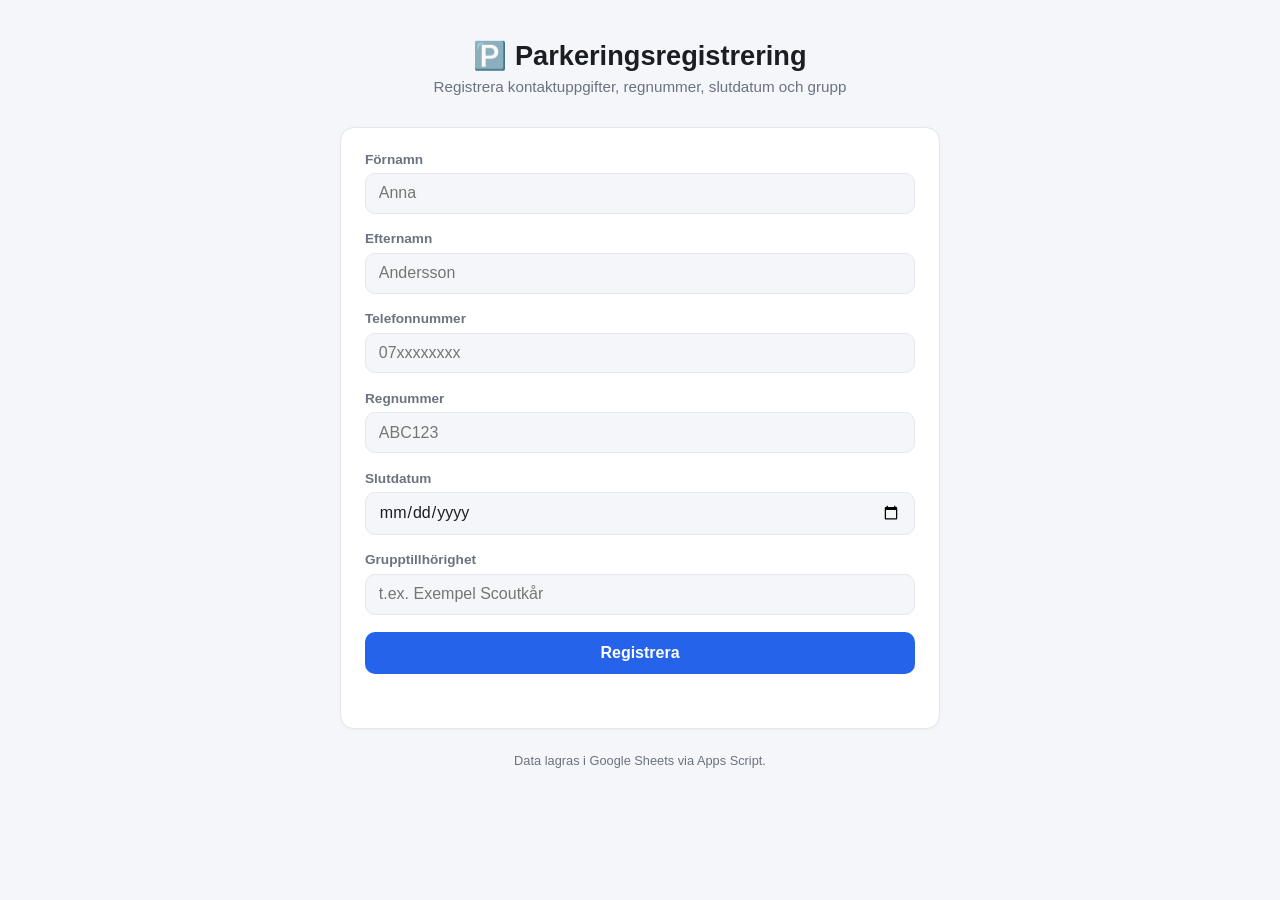
==== index.html @ 7f72987f "Added all files, still needs link for app script" ====
<!DOCTYPE html>
<html lang="sv">
<head>
<meta charset="UTF-8">
<meta name="viewport" content="width=device-width, initial-scale=1.0">
<title>Parkeringsregistrering</title>
<link rel="stylesheet" href="style.css">
</head>
<body>
  <div class="wrap">
    <header>
      <h1>🅿️ Parkeringsregistrering</h1>
      <p class="sub">Registrera kontaktuppgifter, regnummer, slutdatum och grupp</p>
    </header>

    <form id="parkForm" class="card">
      <!-- honeypot, ska vara tom -->
      <input type="text" id="website" name="website" tabindex="-1" autocomplete="off" class="hp">
      <div class="field">
        <label for="fornamn">Förnamn</label>
        <input id="fornamn" name="fornamn" type="text" placeholder="Anna" required autocomplete="given-name" maxlength="50">
      </div>
      <div class="field">
        <label for="efternamn">Efternamn</label>
        <input id="efternamn" name="efternamn" type="text" placeholder="Andersson" required autocomplete="family-name" maxlength="50">
      </div>
      <div class="field">
        <label for="telefon">Telefonnummer</label>
        <input id="telefon" name="telefon" type="tel" placeholder="07xxxxxxxx" required autocomplete="tel" maxlength="20">
      </div>
      <div class="field">
        <label for="regnr">Regnummer</label>
        <input id="regnr" name="regnr" type="text" placeholder="ABC123" required autocomplete="off" maxlength="10">
      </div>
      <div class="field">
        <label for="slutdatum">Slutdatum</label>
        <input id="slutdatum" name="slutdatum" type="date" required>
      </div>
      <div class="field">
        <label for="grupp">Grupptillhörighet</label>
        <input id="grupp" name="grupp" type="text" placeholder="t.ex. Exempel Scoutkår" required autocomplete="off" maxlength="50">
      </div>
      <button type="submit" id="submitBtn">Registrera</button>
      <p id="formMsg" class="msg" role="status"></p>
    </form>

    <footer>
      <p>Data lagras i Google Sheets via Apps Script.</p>
    </footer>
  </div>

  <script src="config.js"></script>
  <script src="app.js"></script>
</body>
</html>
---- style.css ----
:root {
  --bg: #f4f6f9;
  --card: #ffffff;
  --text: #1a1d23;
  --muted: #6b7280;
  --border: #e4e7ec;
  --accent: #2563eb;
  --accent-dark: #1d4ed8;
  --danger: #dc2626;
  --success: #16a34a;
  --radius: 14px;
}

@media (prefers-color-scheme: dark) {
  :root {
    --bg: #0f1115;
    --card: #1a1d24;
    --text: #e7e9ee;
    --muted: #9aa1ac;
    --border: #2a2e37;
    --accent: #3b82f6;
    --accent-dark: #60a5fa;
  }
}

* { box-sizing: border-box; }

.hp {
  position: absolute;
  left: -9999px;
  width: 1px;
  height: 1px;
  opacity: 0;
}

body {
  margin: 0;
  min-height: 100vh;
  font-family: -apple-system, BlinkMacSystemFont, "Segoe UI", Roboto, sans-serif;
  background: var(--bg);
  color: var(--text);
}

.wrap {
  max-width: 640px;
  margin: 0 auto;
  padding: 2.5rem 1.25rem 3rem;
}

header { text-align: center; margin-bottom: 2rem; }
header h1 { font-size: 1.7rem; margin: 0 0 .35rem; }
header .sub { color: var(--muted); margin: 0; font-size: .95rem; }

.card {
  background: var(--card);
  border: 1px solid var(--border);
  border-radius: var(--radius);
  padding: 1.5rem;
  margin-bottom: 1.5rem;
  box-shadow: 0 1px 3px rgba(0,0,0,.04);
}

.field { margin-bottom: 1.1rem; display: flex; flex-direction: column; gap: .4rem; }
label { font-size: .85rem; font-weight: 600; color: var(--muted); }

input, select {
  padding: .65rem .8rem;
  border-radius: 10px;
  border: 1px solid var(--border);
  background: var(--bg);
  color: var(--text);
  font-size: 1rem;
  font-family: inherit;
}
input:focus, select:focus {
  outline: none;
  border-color: var(--accent);
  box-shadow: 0 0 0 3px rgba(37,99,235,.15);
}

button {
  width: 100%;
  padding: .75rem;
  border: none;
  border-radius: 10px;
  background: var(--accent);
  color: #fff;
  font-size: 1rem;
  font-weight: 600;
  cursor: pointer;
  transition: background .15s ease, opacity .15s ease;
}
button:hover { background: var(--accent-dark); }
button:disabled { opacity: .6; cursor: not-allowed; }

.msg { font-size: .88rem; margin: .8rem 0 0; min-height: 1.2em; }
.msg.ok { color: var(--success); }
.msg.err { color: var(--danger); }

footer { text-align: center; color: var(--muted); font-size: .8rem; margin-top: 1rem; }
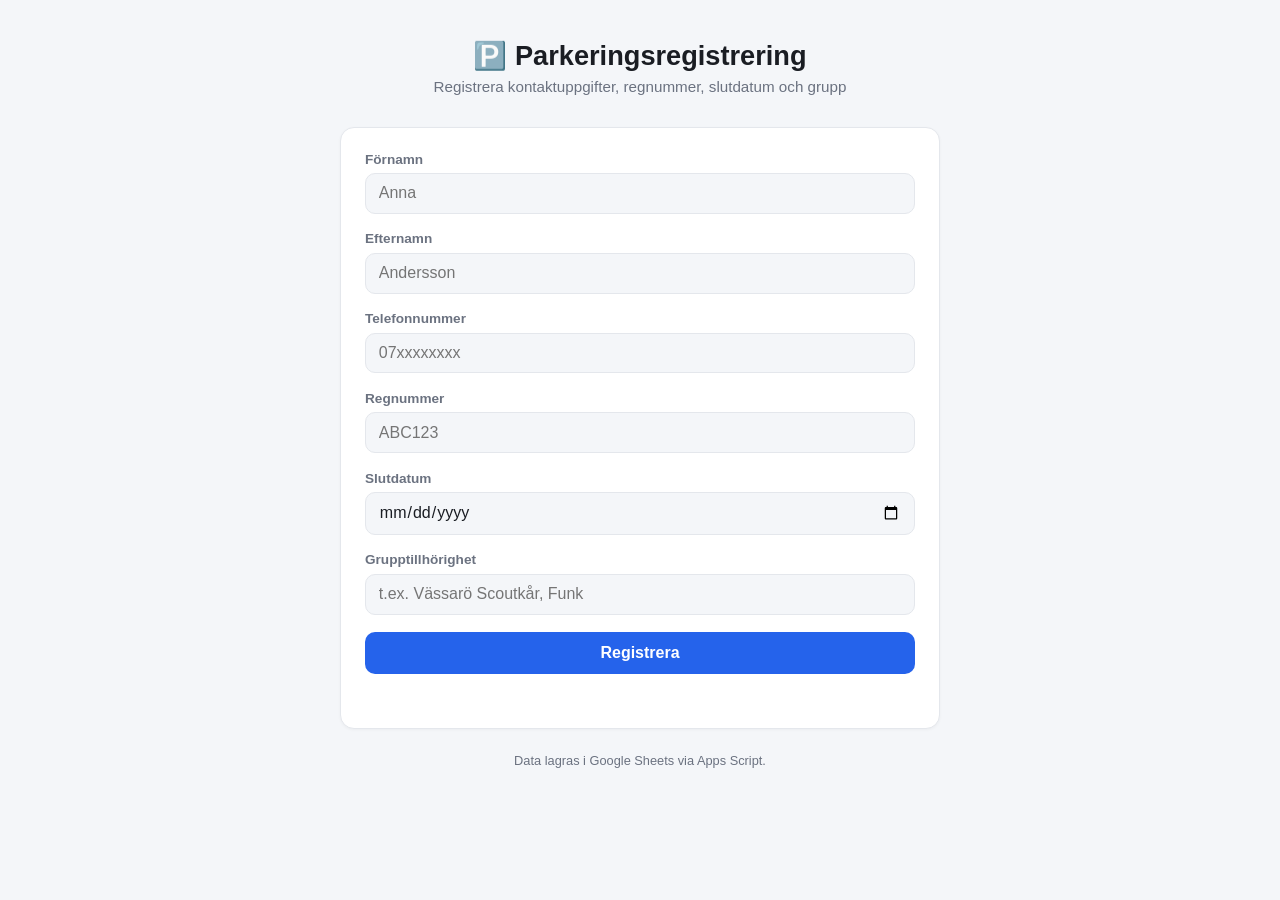
==== commit e0e6d8b5: "Small text updates" ====
--- a/index.html
+++ b/index.html
@@ -38,7 +38,7 @@
       </div>
       <div class="field">
         <label for="grupp">Grupptillhörighet</label>
-        <input id="grupp" name="grupp" type="text" placeholder="t.ex. Exempel Scoutkår" required autocomplete="off" maxlength="50">
+        <input id="grupp" name="grupp" type="text" placeholder="t.ex. Vässarö Scoutkår, Funk" required autocomplete="off" maxlength="50">
       </div>
       <button type="submit" id="submitBtn">Registrera</button>
       <p id="formMsg" class="msg" role="status"></p>
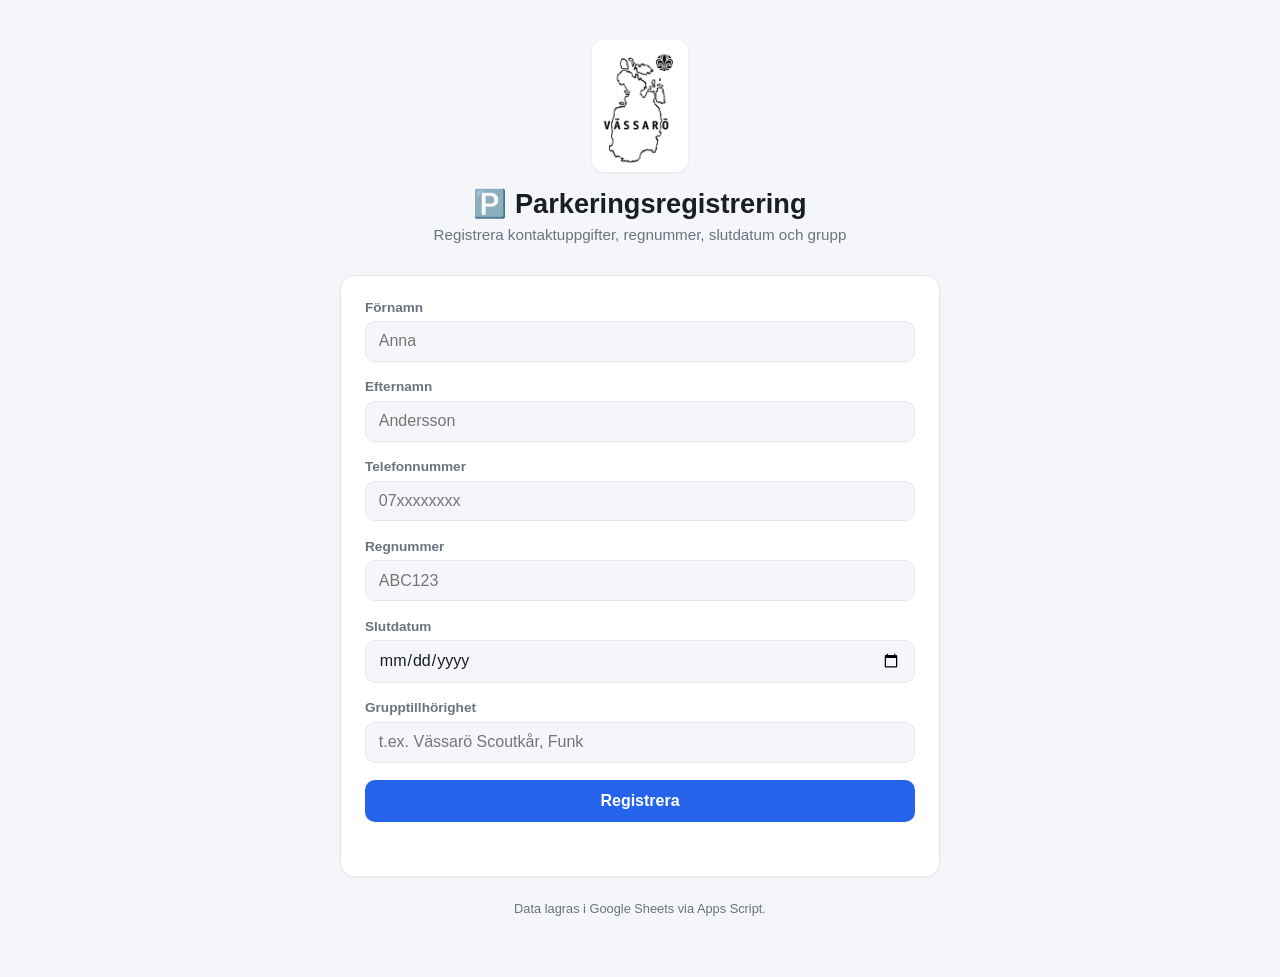
==== commit f8512524: "Added logo" ====
--- a/index.html
+++ b/index.html
@@ -9,6 +9,7 @@
 <body>
   <div class="wrap">
     <header>
+      <img src="img/vassaro_logga.jpg" alt="Vässarö logga" class="logo">
       <h1>🅿️ Parkeringsregistrering</h1>
       <p class="sub">Registrera kontaktuppgifter, regnummer, slutdatum och grupp</p>
     </header>
--- a/style.css
+++ b/style.css
@@ -48,6 +48,16 @@
 }
 
 header { text-align: center; margin-bottom: 2rem; }
+header .logo {
+  display: block;
+  width: 96px;
+  height: auto;
+  margin: 0 auto 1rem;
+  border-radius: 12px;
+  background: #fff;
+  padding: 6px;
+  box-shadow: 0 1px 3px rgba(0,0,0,.08);
+}
 header h1 { font-size: 1.7rem; margin: 0 0 .35rem; }
 header .sub { color: var(--muted); margin: 0; font-size: .95rem; }
 
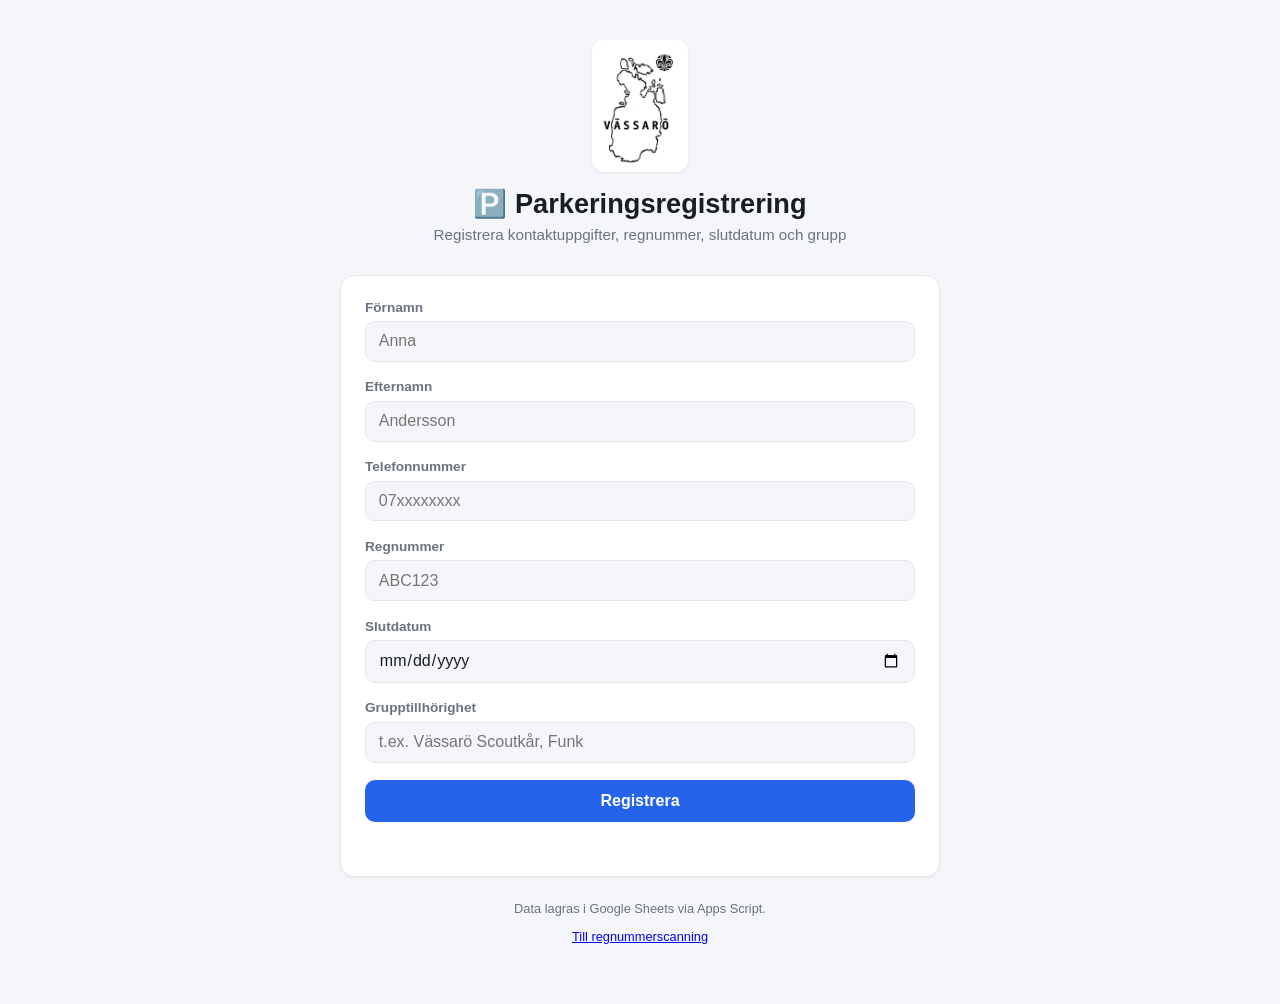
==== commit 968124e4: "Fixed crop for blue area on plate" ====
--- a/index.html
+++ b/index.html
@@ -47,6 +47,7 @@
 
     <footer>
       <p>Data lagras i Google Sheets via Apps Script.</p>
+      <p><a href="scan.html">Till regnummerscanning</a></p>
     </footer>
   </div>
 
